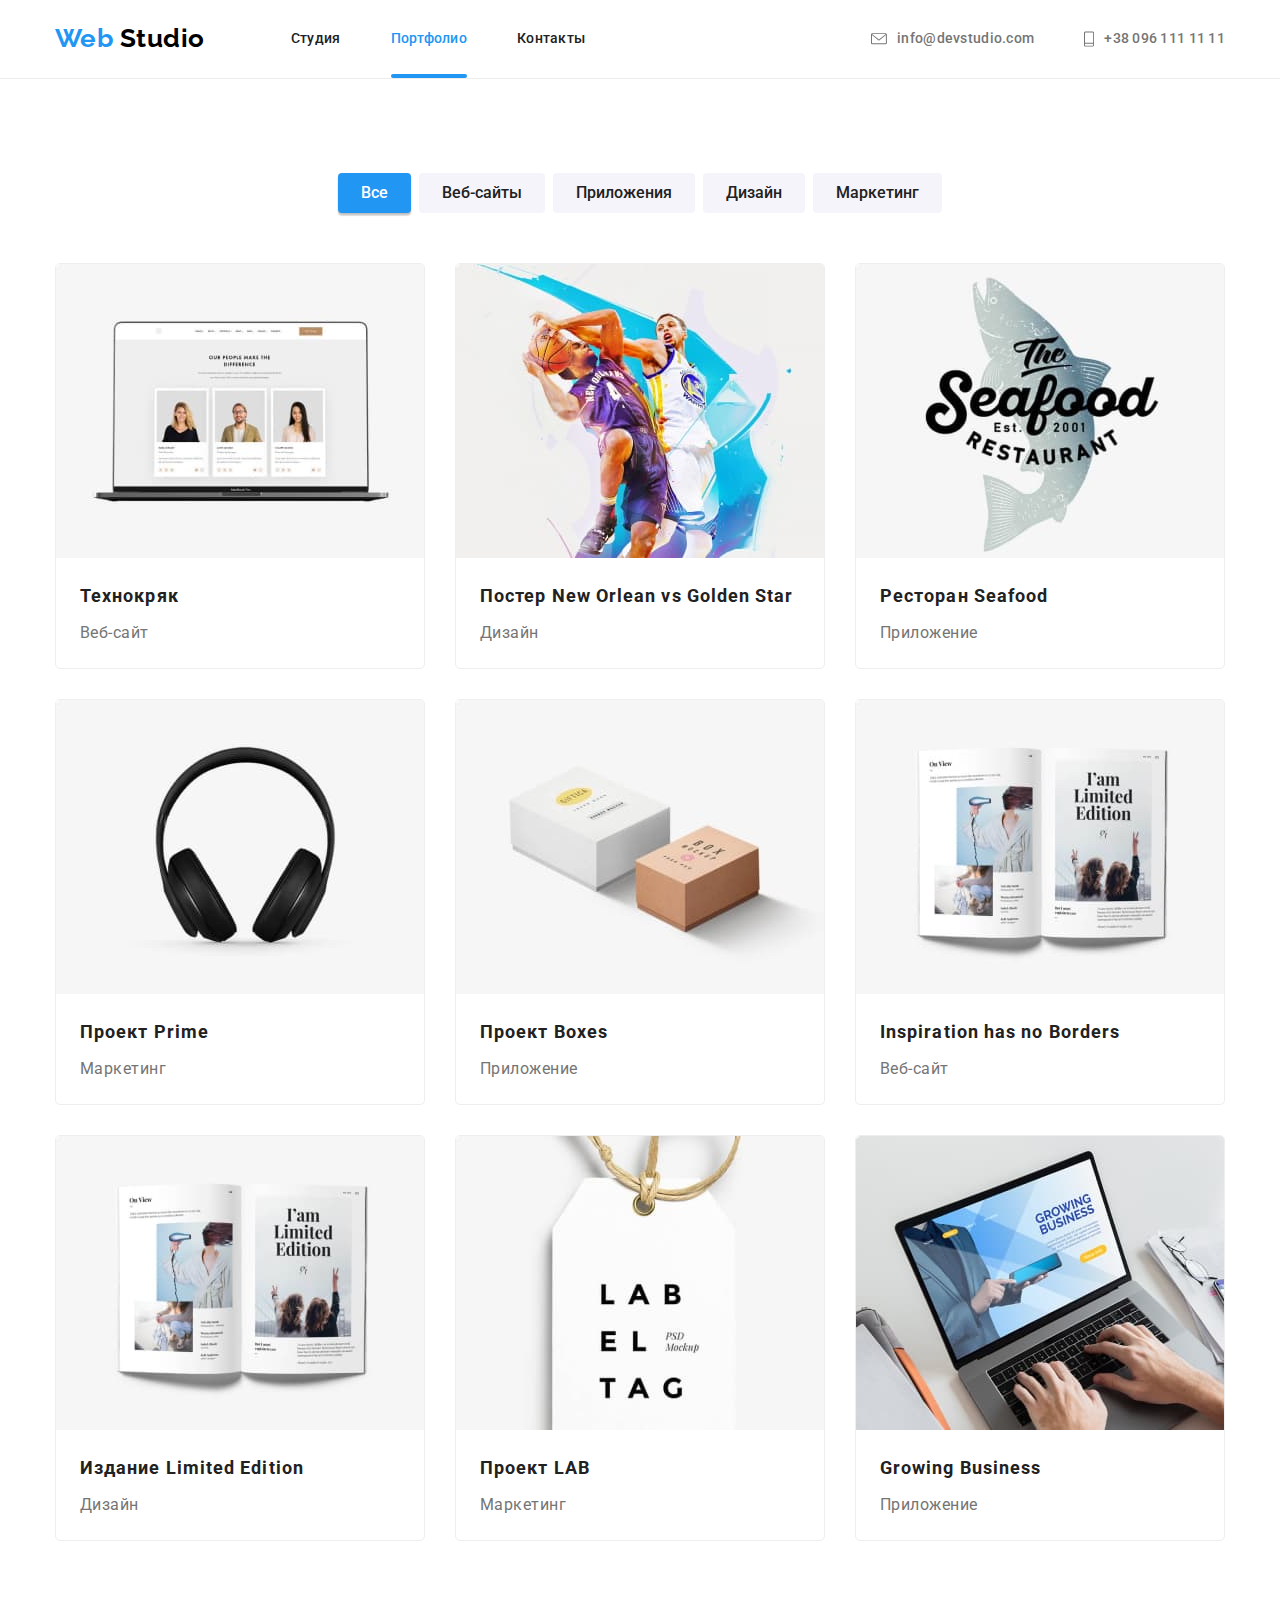
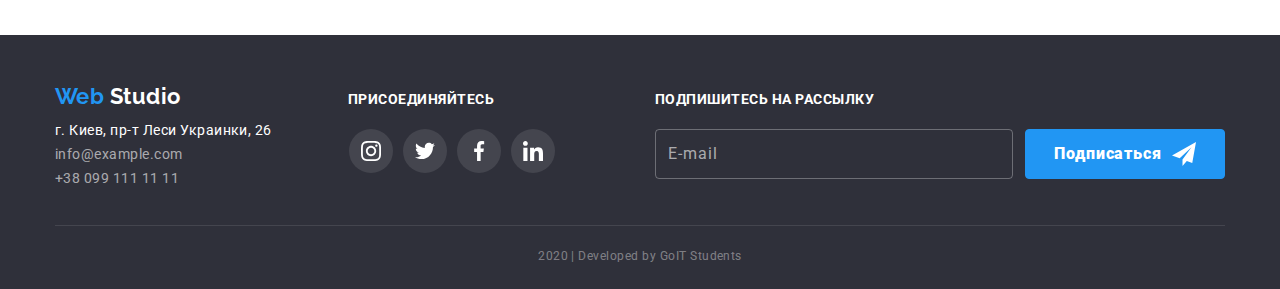
==== portfolio.html @ a4facde2 "Clone from homework 5" ====
<!DOCTYPE html>
<html lang="ru">
  <head>
    <meta charset="UTF-8" />
    <meta name="viewport" content="width=device-width, initial-scale=1.0" />
    <title>Document-Портфолио</title>
    <link
      href="https://fonts.googleapis.com/css2?family=Raleway:wght@700&family=Roboto:wght@400;500;700;900&display=swap"
      rel="stylesheet"
    />
    <link
      rel="stylesheet"
      href="https://cdnjs.cloudflare.com/ajax/libs/modern-normalize/0.6.0/modern-normalize.min.css"
    />
    <link rel="stylesheet" href="./css/common.css" />
    <link rel="stylesheet" href="./css/portfol.css" />
  </head>
  <body>
    <header class="borderbot">
      <div class="container main-nav">
        <nav class="main-nav">
          <a href="#" class="logo"><span class="web-logo">Web</span> Studio</a>
          <ul class="site-nav">
            <li class="item"><a href="./index.html" class="link">Студия</a></li>
            <li class="item"><a href="./portfolio.html" class="link current">Портфолио</a></li>
            <li class="item"><a href="#" class="link">Контакты</a></li>
          </ul>
        </nav>
        <ul class="auth-nav">
          <li class="item">
            <a href="mailto:info@devstudio.com" class="link">
              <svg class="auth-nav-icon" width="16px" height="12px">
                <use href="./images/sprite.svg#icon-mail"></use>
              </svg>
              info@devstudio.com
            </a>
          </li>
          <li class="item">
            <a href="tel:+38096111111" class="link">
              <svg class="auth-nav-icon" width="10px" height="16px">
                <use href="./images/sprite.svg#icon-tel"></use>
              </svg>
              +38 096 111 11 11
            </a>
          </li>
        </ul>
      </div>
    </header>
    <main>
      <!-- Заголовок наши работы-->
      <section class="section works">
        <div class="container">
          <ul class="works-select">
            <li class="item"><button class="buttonselect active">Все</button></li>
            <li class="item"><button class="buttonselect">Веб-сайты</button></li>
            <li class="item"><button class="buttonselect">Приложения</button></li>
            <li class="item"><button class="buttonselect">Дизайн</button></li>
            <li class="item"><button class="buttonselect">Маркетинг</button></li>
          </ul>
          <ul class="works-card">
            <li class="item">
              <a href="#">
                <div class="works-imagetext">
                  <img
                    src="./images/work1.jpg"
                    class="works-image"
                    alt="работы"
                    width="370"
                    height="294"
                  />
                  <p class="works-declar">
                    Технокряк это современная площадка распространения коронавируса. Компании
                    используют эту платформу для цифрового шпионажа и атак на защищённые сервера
                    конкурентов.
                  </p>
                </div>
                <div class="work-suite">
                  <h2 class="works-title">Технокряк</h2>
                  <p class="works-type">Веб-сайт</p>
                </div>
              </a>
            </li>
            <li class="item">
              <a href="#">
                <div class="works-imagetext">
                  <img
                    src="./images/work2.jpg"
                    class="works-image"
                    alt="работы"
                    width="370"
                    height="294"
                  />
                  <p class="works-declar">
                    Технокряк это современная площадка распространения коронавируса. Компании
                    используют эту платформу для цифрового шпионажа и атак на защищённые сервера
                    конкурентов.
                  </p>
                </div>
                <div class="work-suite">
                  <h2 class="works-title">Постер New Orlean vs Golden Star</h2>
                  <p class="works-type">Дизайн</p>
                </div>
              </a>
            </li>
            <li class="item">
              <a href="#">
                <div class="works-imagetext">
                  <img
                    src="./images/work3.jpg"
                    class="works-image"
                    alt="работы"
                    width="370"
                    height="294"
                  />
                  <p class="works-declar">
                    Технокряк это современная площадка распространения коронавируса. Компании
                    используют эту платформу для цифрового шпионажа и атак на защищённые сервера
                    конкурентов.
                  </p>
                </div>
                <div class="work-suite">
                  <h2 class="works-title">Ресторан Seafood</h2>
                  <p class="works-type">Приложение</p>
                </div>
              </a>
            </li>
            <li class="item">
              <a href="#">
                <div class="works-imagetext">
                  <img
                    src="./images/work4.jpg"
                    class="works-image"
                    alt="работы"
                    width="370"
                    height="294"
                  />
                  <p class="works-declar">
                    Технокряк это современная площадка распространения коронавируса. Компании
                    используют эту платформу для цифрового шпионажа и атак на защищённые сервера
                    конкурентов.
                  </p>
                </div>
                <div class="work-suite">
                  <h2 class="works-title">Проект Prime</h2>
                  <p class="works-type">Маркетинг</p>
                </div>
              </a>
            </li>
            <li class="item">
              <a href="#">
                <div class="works-imagetext">
                  <img
                    src="./images/work5.jpg"
                    class="works-image"
                    alt="работы"
                    width="370"
                    height="294"
                  />
                  <p class="works-declar">
                    Технокряк это современная площадка распространения коронавируса. Компании
                    используют эту платформу для цифрового шпионажа и атак на защищённые сервера
                    конкурентов.
                  </p>
                </div>
                <div class="work-suite">
                  <h2 class="works-title">Проект Boxes</h2>
                  <p class="works-type">Приложение</p>
                </div>
              </a>
            </li>
            <li class="item">
              <a href="#">
                <div class="works-imagetext">
                  <img
                    src="./images/work6.jpg"
                    class="works-image"
                    alt="работы"
                    width="370"
                    height="294"
                  />
                  <p class="works-declar">
                    Технокряк это современная площадка распространения коронавируса. Компании
                    используют эту платформу для цифрового шпионажа и атак на защищённые сервера
                    конкурентов.
                  </p>
                </div>
                <div class="work-suite">
                  <h2 class="works-title">Inspiration has no Borders</h2>
                  <p class="works-type">Веб-сайт</p>
                </div>
              </a>
            </li>
            <li class="item">
              <a href="#">
                <div class="works-imagetext">
                  <img
                    src="./images/work7.jpg"
                    class="works-image"
                    alt="работы"
                    width="370"
                    height="294"
                  />
                  <p class="works-declar">
                    Технокряк это современная площадка распространения коронавируса. Компании
                    используют эту платформу для цифрового шпионажа и атак на защищённые сервера
                    конкурентов.
                  </p>
                </div>
                <div class="work-suite">
                  <h2 class="works-title">Издание Limited Edition</h2>
                  <p class="works-type">Дизайн</p>
                </div>
              </a>
            </li>
            <li class="item">
              <a href="#">
                <div class="works-imagetext">
                  <img
                    src="./images/work8.jpg"
                    class="works-image"
                    alt="работы"
                    width="370"
                    height="294"
                  />
                  <p class="works-declar">
                    Технокряк это современная площадка распространения коронавируса. Компании
                    используют эту платформу для цифрового шпионажа и атак на защищённые сервера
                    конкурентов.
                  </p>
                </div>
                <div class="work-suite">
                  <h2 class="works-title">Проект LAB</h2>
                  <p class="works-type">Маркетинг</p>
                </div>
              </a>
            </li>
            <li class="item">
              <a href="#">
                <div class="works-imagetext">
                  <img
                    src="./images/work9.jpg"
                    class="works-image"
                    alt="работы"
                    width="370"
                    height="294"
                  />
                  <p class="works-declar">
                    Технокряк это современная площадка распространения коронавируса. Компании
                    используют эту платформу для цифрового шпионажа и атак на защищённые сервера
                    конкурентов.
                  </p>
                </div>
                <div class="work-suite">
                  <h2 class="works-title">Growing Business</h2>
                  <p class="works-type">Приложение</p>
                </div>
              </a>
            </li>
          </ul>
        </div>
      </section>
    </main>
    <footer class="underside">
      <div class="container">
        <div class="underside-container">
          <div class="logo-container">
            <p class="logo"><span class="web-logo">Web</span> Studio</p>
            <address>
              <span class="location">г. Киев, пр-т Леси Украинки, 26</span> <br />
              <span class="mailtel">
                <span class="tel">info@example.com</span> <br />
                +38 099 111 11 11
              </span>
            </address>
          </div>
          <div class="soc-container">
            <b class="title">Присоединяйтесь</b>
            <ul class="soclink">
              <li class="item">
                <a href="#" class="soclink-iconset footersoclink" aria-label="Ссылка на Instagram">
                  <svg class="soclink-icon">
                    <use href="./images/sprite.svg#icon-instagram"></use>
                  </svg>
                </a>
              </li>
              <li class="item">
                <a href="#" class="soclink-iconset footersoclink" aria-label="Ссылка на Twitter">
                  <svg class="soclink-icon">
                    <use href="./images/sprite.svg#icon-twitter"></use>
                  </svg>
                </a>
              </li>
              <li class="item">
                <a href="#" class="soclink-iconset footersoclink" aria-label="Ссылка на Facebook">
                  <svg class="soclink-icon">
                    <use href="./images/sprite.svg#icon-facebook"></use>
                  </svg>
                </a>
              </li>
              <li class="item">
                <a href="#" class="soclink-iconset footersoclink" aria-label="Ссылка на LinkedIn">
                  <svg class="soclink-icon">
                    <use href="./images/sprite.svg#icon-linkedin"></use>
                  </svg>
                </a>
              </li>
            </ul>
          </div>
          <div class="send-container">
            <b class="title">Подпишитесь на рассылку</b>
            <ul class="send-button">
              <li class="item">
                <button type="button" class="buttonmail">E-mail</button>
              </li>
              <li class="item">
                <button type="button" class="buttonsign">
                  Подписаться
                  <svg class="send-icon">
                    <use href="./images/sprite.svg#icon-send"></use>
                  </svg>
                </button>
              </li>
            </ul>
          </div>
        </div>
        <p class="copyright">2020 | Developed by GoIT Students</p>
      </div>
    </footer>
  </body>
</html>
---- css/common.css ----
/*цвет  основного текста #757575 */
/* цвет вторичного текста #212121 */
/*цвет акцента #2196F3 */

:root {
  --primary-text-color: #757575;
  --second-text-color: #212121;
  --accent-color: #2196f3;
}
.visuallyhidden {
  position: absolute;

  width: 1px;
  height: 1px;
  margin: -1px;
  border: 0;
  padding: 0;

  clip: rect(0 0 0 0);
  overflow: hidden;
}

body {
  background-color: #ffffff;
  color: var(--primary-text-color);

  font-family: Roboto, sans-serif;
  letter-spacing: 0.03em;
}
ul {
  list-style: none;
  margin: 0;
  padding: 0;
}
a {
  text-decoration: none;
}

/* Container */
.container {
  width: 1200px;
  padding-left: 15px;
  padding-right: 15px;
  margin: 0 auto;

  /* outline: 2px solid tomato; */
}
/* Header */
.borderbot {
  border-bottom: 1px solid #ececec;
}
/* Logo */
.logo {
  color: #000000;
  font-family: Raleway, sans-serif;
  font-weight: 700;
  font-size: 26px;
  line-height: 1.2;
}
.web-logo {
  color: var(--accent-color);
}
/* Navigation */
.main-nav {
  display: flex;
  align-items: center;
}
.site-nav {
  display: flex;
  margin-left: 86px;
}
.site-nav .item {
  position: relative;
}
/* *******************
.site-nav .item {
  margin-right: 50px;
}
.site-nav .item:last-child {
  margin-right: 0;
} 
 .site-nav .item + .item {
  margin-left: 50px;
} 
************************ */
.site-nav .item:not(:last-child) {
  margin-right: 50px;
}
.site-nav .link {
  display: block;
  padding-top: 31px;
  padding-bottom: 31px;
  color: var(--second-text-color);
  font-weight: 500;
  font-size: 14px;
  line-height: 1.14;
  letter-spacing: 0.02em;

  transition-property: color;
  transition-duration: 250ms;
  transition-timing-function: cubic-bezier(0.4, 0, 0.2, 1);
}
.site-nav .link:hover,
.site-nav .link:focus {
  color: var(--accent-color);
}
.site-nav .link.current {
  color: var(--accent-color);
}

.site-nav .link.current:after {
  content: '';
  position: absolute;
  bottom: 0px;
  left: 0px;
  height: 4px;
  width: 100%;
  border-radius: 2px;
  background: var(--accent-color);
}
/* Authentific*/
.auth-nav {
  display: flex;
  margin-left: auto;
}
.auth-nav .item + .item {
  margin-left: 50px;
}
.auth-nav .link {
  display: flex;
  align-items: center;
  color: var(--primary-text-color);
  font-weight: 500;
  font-size: 14px;
  line-height: 1.14;
  letter-spacing: 0.02em;

  transition: color 250ms cubic-bezier(0.4, 0, 0.2, 1);
}
.auth-nav .link:hover,
.auth-nav .link:focus {
  color: var(--accent-color);
}
.auth-nav-icon {
  margin-right: 10px;
  fill: currentColor;
}
/* .auth-nav .link::before {
  display: inline-flex;
  align-items: center;
  content: '';
  margin-right: 10px;
  background-position: center;
  background-repeat: no-repeat;
}
.auth-nav .link.mailto::before {
  width: 16px;
  height: 16px;
  background-image: url('../images/mail.svg');
}
.auth-nav .link.telto::before {
  width: 10px;
  height: 16px;
  background-image: url('../images/tel.svg');
} */

/* Section */
.section {
  padding-top: 94px;
  padding-bottom: 94px;
}

/* footer address */
.underside {
  padding-top: 48px;
  padding-bottom: 21px;

  background-color: #2f303a;
  color: #ffffff;
}
/* Logo footer*/
.underside-container {
  display: flex;
  align-items: baseline;
  padding-bottom: 28px;
  margin-bottom: 18px;
  border-bottom: 1px solid rgba(255, 255, 255, 0.1);
}
.logo-container {
  min-width: 180px;
}

/* Global container for soclink*/
.soc-container {
  width: 207px;
  margin-left: auto;
}
.soclink {
  display: flex;
  justify-content: center;
  margin-bottom: 24px;
}
.soclink > .item:not(:last-child) {
  margin-right: 10px;
}
.soclink-iconset {
  display: flex;
  justify-content: center;
  align-items: center;
  width: 44px;
  height: 44px;
  border-radius: 50%;
  color: #afb1b8;

  transition: color 250ms cubic-bezier(0.4, 0, 0.2, 1),
    background-color 250ms cubic-bezier(0.4, 0, 0.2, 1);
}
.soclink-iconset:hover,
.soclink-iconset:focus {
  background-color: var(--accent-color);
  color: #ffffff;
}
.soclink-icon {
  width: 20px;
  height: 20px;
  fill: currentColor;
}
/* Setting soclink for footer */
.footersoclink {
  background: rgba(255, 255, 255, 0.1);
  color: #ffffff;
}

.underside .logo {
  margin-top: 0;
  margin-bottom: 10px;
  font-size: 22px;
  color: #ffffff;
}
.underside address {
  font-style: normal;
  font-weight: 400;
  font-size: 14px;
  line-height: 1.7;
}

.underside .location {
  margin-bottom: 9px;
}
.underside .tel {
  margin-bottom: 9px;
}
.underside .mailtel {
  color: rgba(255, 255, 255, 0.6);
}
.underside .title {
  display: inline-block;
  margin-bottom: 21px;
  font-style: normal;
  font-weight: 700;
  font-size: 14px;
  line-height: 1.14;
  text-transform: uppercase;
}

.send-button .buttonmail {
  display: flex;
  align-items: center;
  width: 358px;
  height: 50px;
  padding-left: 12px;
  font-family: inherit;
  font-weight: 400;
  font-size: 16px;
  line-height: 1.87;
  letter-spacing: 0.06em;
  color: rgba(255, 255, 255, 0.6);
  background-color: transparent;
  border: 1px solid rgba(255, 255, 255, 0.3);
  border-radius: 4px;
}

.send-button .buttonsign {
  display: flex;
  justify-content: center;
  align-items: center;
  width: 200px;
  height: 50px;
  cursor: pointer;

  font-family: inherit;
  font-weight: 900;
  font-size: 16px;
  line-height: 1.87;
  letter-spacing: 0.06em;
  color: #fff;
  border: 1px solid var(--accent-color);
  background-color: var(--accent-color);
  border-radius: 4px;
}
.send-icon {
  width: 24px;
  height: 24px;
  margin-left: 10px;
}

.send-container {
  min-width: 570px;
  margin-left: 100px;
}
.send-button {
  display: flex;
}
.send-button .item {
}
.send-button .item + .item {
  margin-left: 12px;
}

.underside .copyright {
  margin-top: 0;
  margin-bottom: 0;

  color: rgba(255, 255, 255, 0.4);
  font-weight: 400;
  font-size: 12px;
  line-height: 2;
  text-align: center;
}
---- css/portfol.css ----
/* Button filter */
.works-select {
  display: flex;
  justify-content: center;
  margin-bottom: 50px;
}
.works-select .item + .item {
  margin-left: 8px;
}
.buttonselect {
  cursor: pointer;
  font-family: inherit;
  font-weight: 500;
  font-size: 16px;
  line-height: 1.62;
  text-align: center;
  color: var(--second-text-color);
  background-color: #f5f4fa;
  padding: 6px 22px;
  border: 1px solid transparent;
  padding: 6px 22px;
  border-radius: 4px;

  transition: color 250ms cubic-bezier(0.4, 0, 0.2, 1),
    background-color 250ms cubic-bezier(0.4, 0, 0.2, 1),
    box-shadow 250ms cubic-bezier(0.4, 0, 0.2, 1);
}
.buttonselect.active,
.buttonselect:hover,
.buttonselect:focus {
  color: #ffffff;
  background-color: var(--accent-color);
  box-shadow: 0px 2px 2px rgba(0, 0, 0, 0.12), 0px 1px 2px rgba(0, 0, 0, 0.08),
    0px 3px 1px rgba(0, 0, 0, 0.1);
}
/* Our works */
.works-card {
  display: flex;
  flex-wrap: wrap;
}
.works-card .item {
  width: 370px;
  margin-right: 30px;
  margin-bottom: 30px;
  border: 1px solid #eeeeee;
  border-radius: 5px;
  overflow: hidden;
  transition: box-shadow 250ms cubic-bezier(0.4, 0, 0.2, 1);
}
.works-card .item:hover,
.works-card .item:focus {
  box-shadow: 0px 2px 1px rgba(0, 0, 0, 0.2), 0px 1px 1px rgba(0, 0, 0, 0.14),
    0px 1px 3px rgba(0, 0, 0, 0.12);
}
.works-card .item:nth-child(3n) {
  margin-right: 0;
}
.works-card .item:nth-last-child(-n + 3) {
  margin-bottom: 0;
}
.works-card a {
  display: inline-block;
}
.works-imagetext {
  position: relative;
  overflow: hidden;
}
.works-image {
  display: block;
  margin-top: 0;
  margin-bottom: 0;
}
.works-declar {
  position: absolute;
  top: 150%;
  left: 50%;

  width: 100%;
  height: 100%;
  padding: 63px 24px;
  margin: 0px 0px;

  font-weight: 400;
  font-size: 18px;
  line-height: 1.56;
  letter-spacing: 0.03em;
  color: #fff;
  background: rgba(33, 150, 243, 0.9);

  transform: translate(-50%, -50%);
  transition: transform 250ms cubic-bezier(0.4, 0, 0.2, 1);
}
.works-card .item:hover .works-declar {
  transform: translate(-50%, -150%);
}
.work-suite {
  padding: 20px 24px;
}
.works-title {
  margin-top: 0;
  margin-bottom: 4px;
  color: var(--second-text-color);
  font-weight: 700;
  font-size: 18px;
  line-height: 2;
  letter-spacing: 0.06em;
}

.works-type {
  margin-top: 0;
  margin-bottom: 0;
  color: var(--primary-text-color);
  font-weight: 400;
  font-size: 16px;
  line-height: 1.87;
}
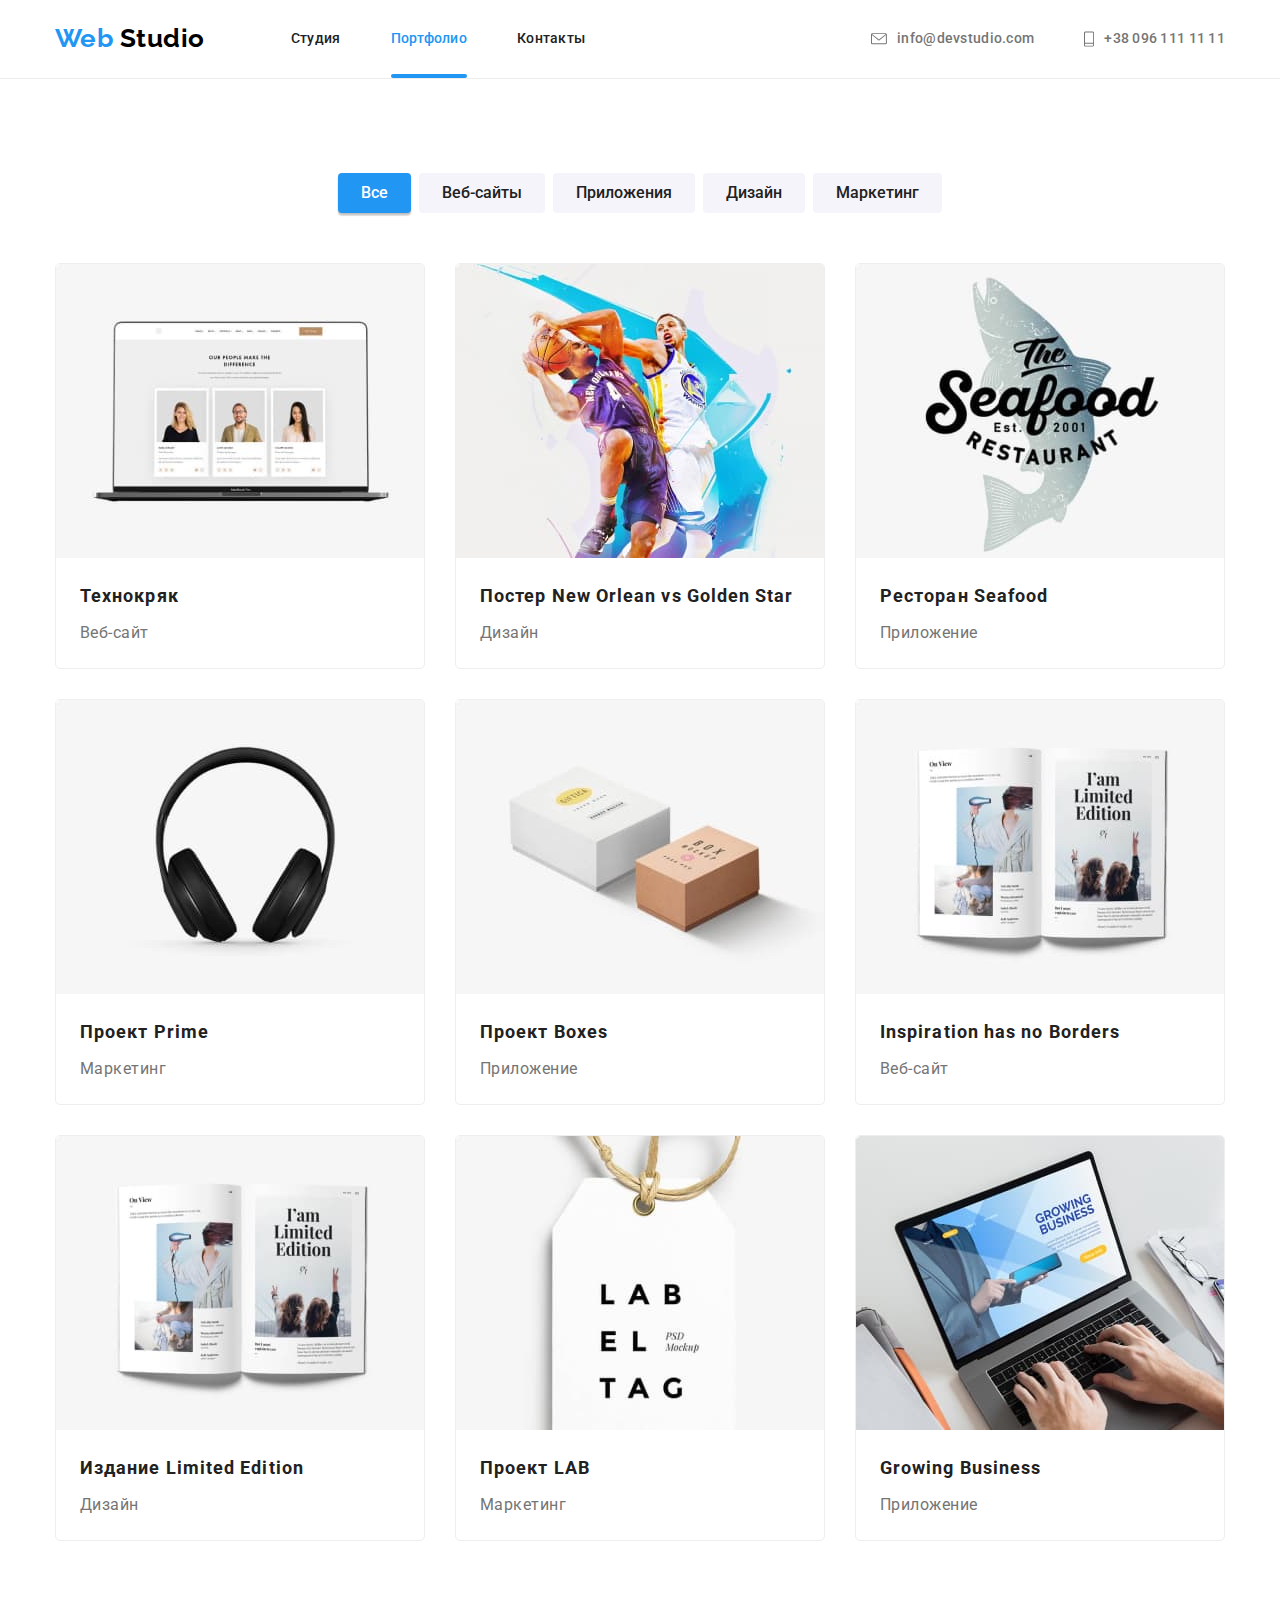
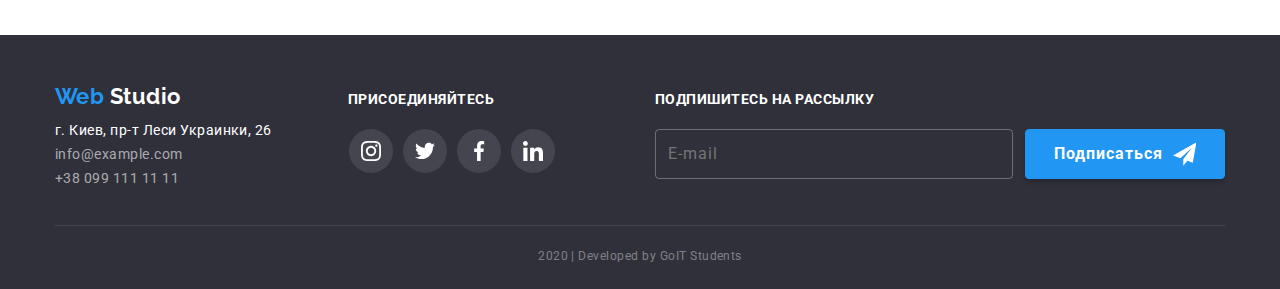
==== commit dad3fa63: "HW6-The end!!!" ====
--- a/portfolio.html
+++ b/portfolio.html
@@ -306,14 +306,14 @@
               </li>
             </ul>
           </div>
-          <div class="send-container">
+          <form class="js-speaker-form subscribe-container">
             <b class="title">Подпишитесь на рассылку</b>
-            <ul class="send-button">
-              <li class="item">
-                <button type="button" class="buttonmail">E-mail</button>
-              </li>
-              <li class="item">
-                <button type="button" class="buttonsign">
+            <ul class="subscribe-button">
+              <li class="item">
+                <input class="subscribe-input" type="mail" name="mail" placeholder="E-mail" />
+              </li>
+              <li class="item">
+                <button class="subscribe-submit" type="submit">
                   Подписаться
                   <svg class="send-icon">
                     <use href="./images/sprite.svg#icon-send"></use>
@@ -321,10 +321,11 @@
                 </button>
               </li>
             </ul>
-          </div>
+          </form>
         </div>
         <p class="copyright">2020 | Developed by GoIT Students</p>
       </div>
     </footer>
+    <script src="./js/testinput.js"></script>
   </body>
 </html>
--- a/css/common.css
+++ b/css/common.css
@@ -263,9 +263,18 @@
   text-transform: uppercase;
 }
 
-.send-button .buttonmail {
-  display: flex;
-  align-items: center;
+/* Блок подписки */
+.subscribe-container {
+  min-width: 570px;
+  margin-left: 100px;
+}
+.subscribe-button {
+  display: flex;
+}
+.subscribe-button .item + .item {
+  margin-left: 12px;
+}
+.subscribe-input {
   width: 358px;
   height: 50px;
   padding-left: 12px;
@@ -278,45 +287,47 @@
   background-color: transparent;
   border: 1px solid rgba(255, 255, 255, 0.3);
   border-radius: 4px;
-}
-
-.send-button .buttonsign {
+  outline: 0px;
+}
+.subscribe-input:focus {
+  border: 1px solid var(--accent-color);
+}
+.subscribe-input::placeholder {
+  font-family: inherit;
+  font-weight: 400;
+  font-size: 16px;
+  line-height: 1.87;
+  letter-spacing: 0.06em;
+}
+.subscribe-submit {
   display: flex;
   justify-content: center;
   align-items: center;
+
   width: 200px;
   height: 50px;
-  cursor: pointer;
+  padding: 10px 28px;
 
   font-family: inherit;
-  font-weight: 900;
+  font-weight: 700;
   font-size: 16px;
   line-height: 1.87;
   letter-spacing: 0.06em;
   color: #fff;
+
   border: 1px solid var(--accent-color);
   background-color: var(--accent-color);
   border-radius: 4px;
+  box-shadow: 0px 4px 4px rgba(0, 0, 0, 0.15);
+  cursor: pointer;
+  outline: 0px;
 }
 .send-icon {
   width: 24px;
   height: 24px;
   margin-left: 10px;
 }
-
-.send-container {
-  min-width: 570px;
-  margin-left: 100px;
-}
-.send-button {
-  display: flex;
-}
-.send-button .item {
-}
-.send-button .item + .item {
-  margin-left: 12px;
-}
-
+/* ****************************** */
 .underside .copyright {
   margin-top: 0;
   margin-bottom: 0;
--- a/css/portfol.css
+++ b/css/portfol.css
@@ -20,6 +20,7 @@
   border: 1px solid transparent;
   padding: 6px 22px;
   border-radius: 4px;
+  outline: transparent;
 
   transition: color 250ms cubic-bezier(0.4, 0, 0.2, 1),
     background-color 250ms cubic-bezier(0.4, 0, 0.2, 1),
